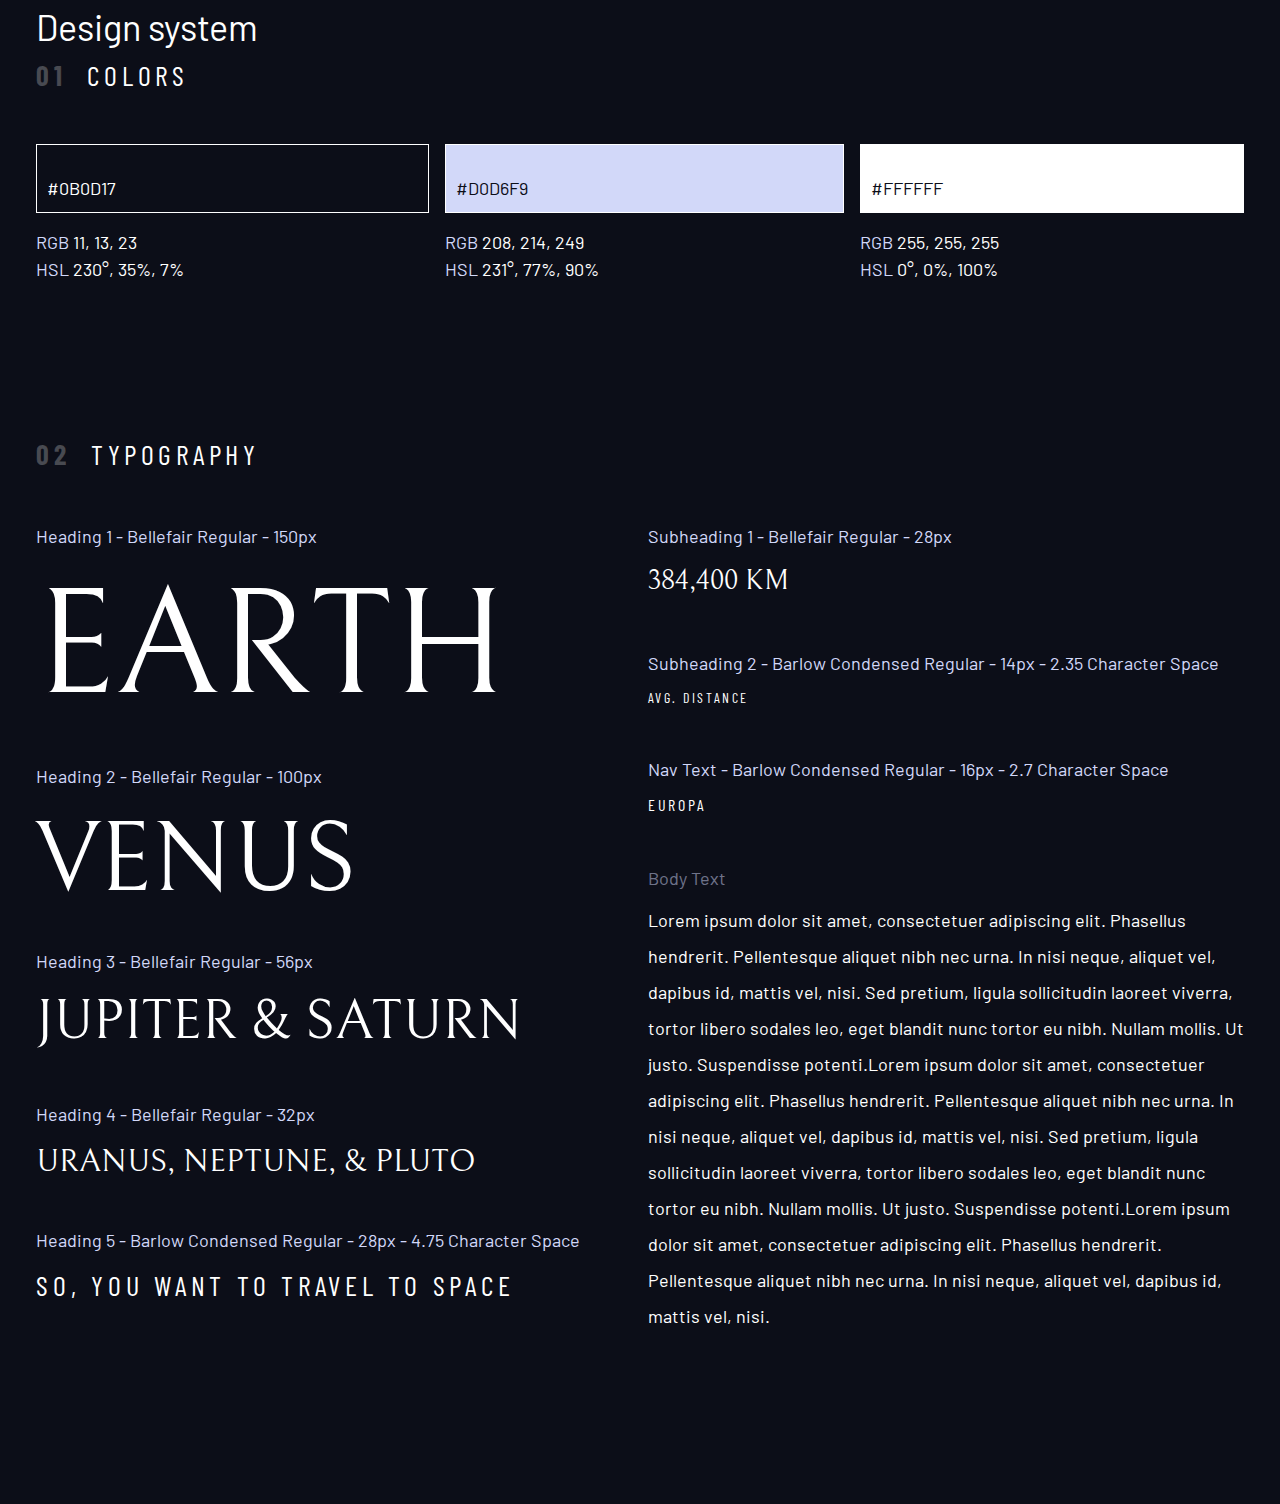
==== design-page.html @ 6f5a29c5 "updated design-page.html, styles.css" ====
<!DOCTYPE html>
<html lang="en">
<head>
   <meta charset="UTF-8">
   <meta http-equiv="X-UA-Compatible" content="IE=edge">
   <meta name="viewport" content="width=device-width, initial-scale=1.0">
   <title>Design Page</title>
   <link rel="stylesheet" href="styles.css">
</head>
<body>
   
    <div class="container">
        <h1>Design system</h1>
        <section id="colors">
            <h2 class="sect-title"><span>01</span> colors</h2>
            
            <div class="flex" style="justify-content: space-between">
                <div style="flex: 1 1 auto">
                    <div class="txt-white mar-bot16" style="padding: 3rem 1rem 1rem; border: 1px solid white">
                        #0B0D17
                    </div>
                    <p class="txt-white"><span class="txt-light">RGB</span> 11, 13, 23</p>
                    <p class="txt-white"><span class="txt-light">HSL</span> 230°, 35%, 7%</p>
                </div>
    
                <div style="flex: 1 1 auto">
                    <div class="txt-dark bg-light mar-bot16" style="padding: 3rem 1rem 1rem; border: 1px solid white">
                        #D0D6F9
                    </div>
                    <p class="txt-white"><span class="txt-light">RGB</span> 208, 214, 249</p>
                    <p class="txt-white"><span class="txt-light">HSL</span> 231°, 77%, 90%</p>
                </div>
    
                <div style="flex: 1 1 auto">
                    <div class="txt-dark bg-white mar-bot16" style="padding: 3rem 1rem 1rem; border: 1px solid white">
                        #FFFFFF
                    </div>
                    <p class="txt-white"><span class="txt-light">RGB</span> 255, 255, 255</p>
                    <p class="txt-white"><span class="txt-light">HSL</span> 0°, 0%, 100%</p>
                </div>    
            </div>
            
        </section>

        <section id="typography"  style="margin: 15rem 0">
            <h2 class="sect-title"><span>02</span> Typography</h2>
            <div class="flex">
                <div style="flex-basis: 100%">
                    <div> 
                        <p class="txt-light mar-bot16">Heading 1 - Bellefair Regular - 150px</p>
                        <p class="fs-150 ff-bel uppercase mar-bot32">Earth</p>
                    </div>
                    <div> 
                        <p class="txt-light mar-bot16">Heading 2 - Bellefair Regular - 100px</p>
                        <p class="fs-100 ff-bel uppercase mar-bot32">Venus</p>
                    </div>
                    <div> 
                        <p class="txt-light mar-bot16">Heading 3 - Bellefair Regular - 56px</p>
                        <p class="fs-56 ff-bel uppercase mar-bot48">Jupiter & Saturn</p>
                    </div>
                    <div> 
                        <p class="txt-light mar-bot16">Heading 4 - Bellefair Regular - 32px</p>
                        <p class="fs-32 ff-bel uppercase mar-bot48">Uranus, Neptune, & Pluto</p>
                    </div>
                    <div> 
                        <p class="txt-light mar-bot10">Heading 5 - Barlow Condensed Regular - 28px - 4.75 Character Space</p>
                        <p class="fs-28 ff-bar-con uppercase mar-bot48 let-spacing-1">So, you want to travel to space</p>
                    </div>
                
                </div>
                
                <div  style="flex-basis: 100%">
                    <div> 
                        <p class="txt-light mar-bot10">Subheading 1 - Bellefair Regular - 28px</p>
                        <p class="fs-28 ff-bel uppercase mar-bot48">384,400 km</p>
                    </div>
                    <div> 
                        <p class="txt-light mar-bot10">Subheading 2 - Barlow Condensed Regular - 14px - 2.35 Character Space</p>
                        <p class="fs-14 ff-bar-con uppercase mar-bot48 let-spacing-3">Avg. Distance</p>
                    </div>
                    <div> 
                        <p class="txt-light mar-bot10">Nav Text - Barlow Condensed Regular - 16px - 2.7 Character Space</p>
                        <p class="fs-16 ff-bar-con uppercase mar-bot48 let-spacing-2">Europa</p>
                    </div>
                    <div> 
                        <p class="txt-light mar-bot10" style="opacity: .5">Body Text</p>
                        <p class="line-h2">Lorem ipsum dolor sit amet, consectetuer adipiscing elit. Phasellus hendrerit. Pellentesque aliquet nibh nec urna. In nisi neque, aliquet vel, dapibus id, mattis vel, nisi. Sed pretium, ligula sollicitudin laoreet viverra, tortor libero sodales leo, eget blandit nunc tortor eu nibh. Nullam mollis. Ut justo. Suspendisse potenti.Lorem ipsum dolor sit amet, consectetuer adipiscing elit. Phasellus hendrerit. Pellentesque aliquet nibh nec urna. In nisi neque, aliquet vel, dapibus id, mattis vel, nisi. Sed pretium, ligula sollicitudin laoreet viverra, tortor libero sodales leo, eget blandit nunc tortor eu nibh. Nullam mollis. Ut justo. Suspendisse potenti.Lorem ipsum dolor sit amet, consectetuer adipiscing elit. Phasellus hendrerit. Pellentesque aliquet nibh nec urna. In nisi neque, aliquet vel, dapibus id, mattis vel, nisi. </p>
                    </div>
                </div>
            </div>
        </section>

    
    </div>
   
   <script src="index.pack.js"></script>
</body>
</html>
---- styles.css ----
@import url('https://fonts.googleapis.com/css2?family=Barlow+Condensed:ital,wght@0,400;0,700;1,400&family=Barlow:ital,wght@0,400;0,700;1,400&family=Bellefair&display=swap');
/* ========================
      custom properties
======================== */
:root {
   --clr-dark: 230 35% 7%;
   --clr-light: 231 77% 90%;
   --clr-white: 0 0% 100%;

   /* font-families */
   --ff-bel: "Bellefair", serif;
   --ff-bar-con: "Barlow Condensed", sans-serif;
   --ff-bar: "Barlow", sans-serif;

   font-size: .625rem;
}
h1,
h2,
h3,
h4,
h5,
h6,
p {
    font-weight: 400;
}

/* =============================
      css reset settings
============================== */
*,
*::before,
*::after {
  box-sizing: border-box;
}
body,
h1,
h2,
h3,
h4,
p,
figure,
blockquote,
dl,
dd {
  margin: 0;
}
ul[role='list'],
ol[role='list'] {
  list-style: none;
}
html:focus-within {
  scroll-behavior: smooth;
}
body {
  min-height: 100vh;
  text-rendering: optimizeSpeed;
  line-height: 1.5;
   font-family: var(--ff-bar);
   font-size: 1.8rem;
   background-color: hsl( var(--clr-dark) );
   color: hsl( var(--clr-white) );
}
a:not([class]) {
  text-decoration-skip-ink: auto;
}
img,
picture {
  max-width: 100%;
  display: block;
}
input,
button,
textarea,
select {
  font: inherit;
}
@media (prefers-reduced-motion: reduce) {
  html:focus-within {
   scroll-behavior: auto;
  }
  
  *,
  *::before,
  *::after {
    animation-duration: 0.01ms !important;
    animation-iteration-count: 1 !important;
    transition-duration: 0.01ms !important;
    scroll-behavior: auto !important;
  }
}

/* =============================
      utility classes
============================== */
.flex {
   display: flex;
   gap: var(--gap, 1.6rem);
}
.grid {
   display: grid;
   gap: var(--gap, 1.6rem);
}
.container {
   padding: 0 2em;
   max-width: 200rem;
   margin: 0 auto;
}
.mar-bot10 {
  margin-bottom: 1rem;
}
.mar-bot16 {
   margin-bottom: 1.6rem;
}
.mar-bot32 {
   margin-bottom: 3.2rem;
}
.mar-bot48 {
   margin-bottom: 4.8rem;
}

.sr-only {
   position: absolute;
   width: 1px;
   height: 1px;
   padding: 0;
   margin: -1px;
   overflow: hidden;
   clip: rect(0, 0, 0, 0);
   white-space: nowrap; /* added line */
   border: 0;
 }

 /* colors */

.bg-dark { background-color: hsl( var(--clr-dark) );}
.bg-light { background-color: hsl( var(--clr-light) );}
.bg-white { background-color: hsl( var(--clr-white) );}

.txt-dark { color: hsl( var(--clr-dark) );}
.txt-light { color: hsl( var(--clr-light) );}
.txt-white { color: hsl( var(--clr-white) );}

.bg-opacity20 { background-color: hsl( var(--clr-light) / .2 );}
/* .txt-white-aplha25 {color: rgba(255, 255, 255, .25)} */

/* typography */

.ff-bel { font-family: var(--ff-bel); } 
.ff-bar-con { font-family: var(--ff-bar-con); } 
.ff-bar { font-family: var(--ff-bar); } 

.let-spacing-1 { letter-spacing: 4.75px; } 
.let-spacing-2 { letter-spacing: 2.7px; } 
.let-spacing-3 { letter-spacing: 2.35px; } 

.uppercase { text-transform: uppercase; }

.fs-10 { font-size: 1rem }
.fs-14 { font-size: 1.4rem }
.fs-16 { font-size: 1.6rem }
.fs-18 { font-size: 1.8rem }
.fs-28 { font-size: 2.8rem }
.fs-32 { font-size: 3.2rem }
.fs-56 { font-size: 5.6rem }
.fs-100 { font-size: 10rem }
.fs-150 { font-size: 15rem }

.fs-32,
.fs-56,
.fs-100,
.fs-150 {
   line-height: 1.1;
}

.fw-b {
   font-weight: 700;
}

.line-h2 {
  line-height: 2;
}
.sect-title {
  font-size: 2.8rem;
  font-family: var(--ff-bar-con);
  text-transform: uppercase;
  letter-spacing: 4.75px;
  margin-bottom: 4.8rem;
}
.sect-title > span {
  color: rgba(255, 255, 255, .25);
  font-weight: 700;
  margin-right: 1rem;
}
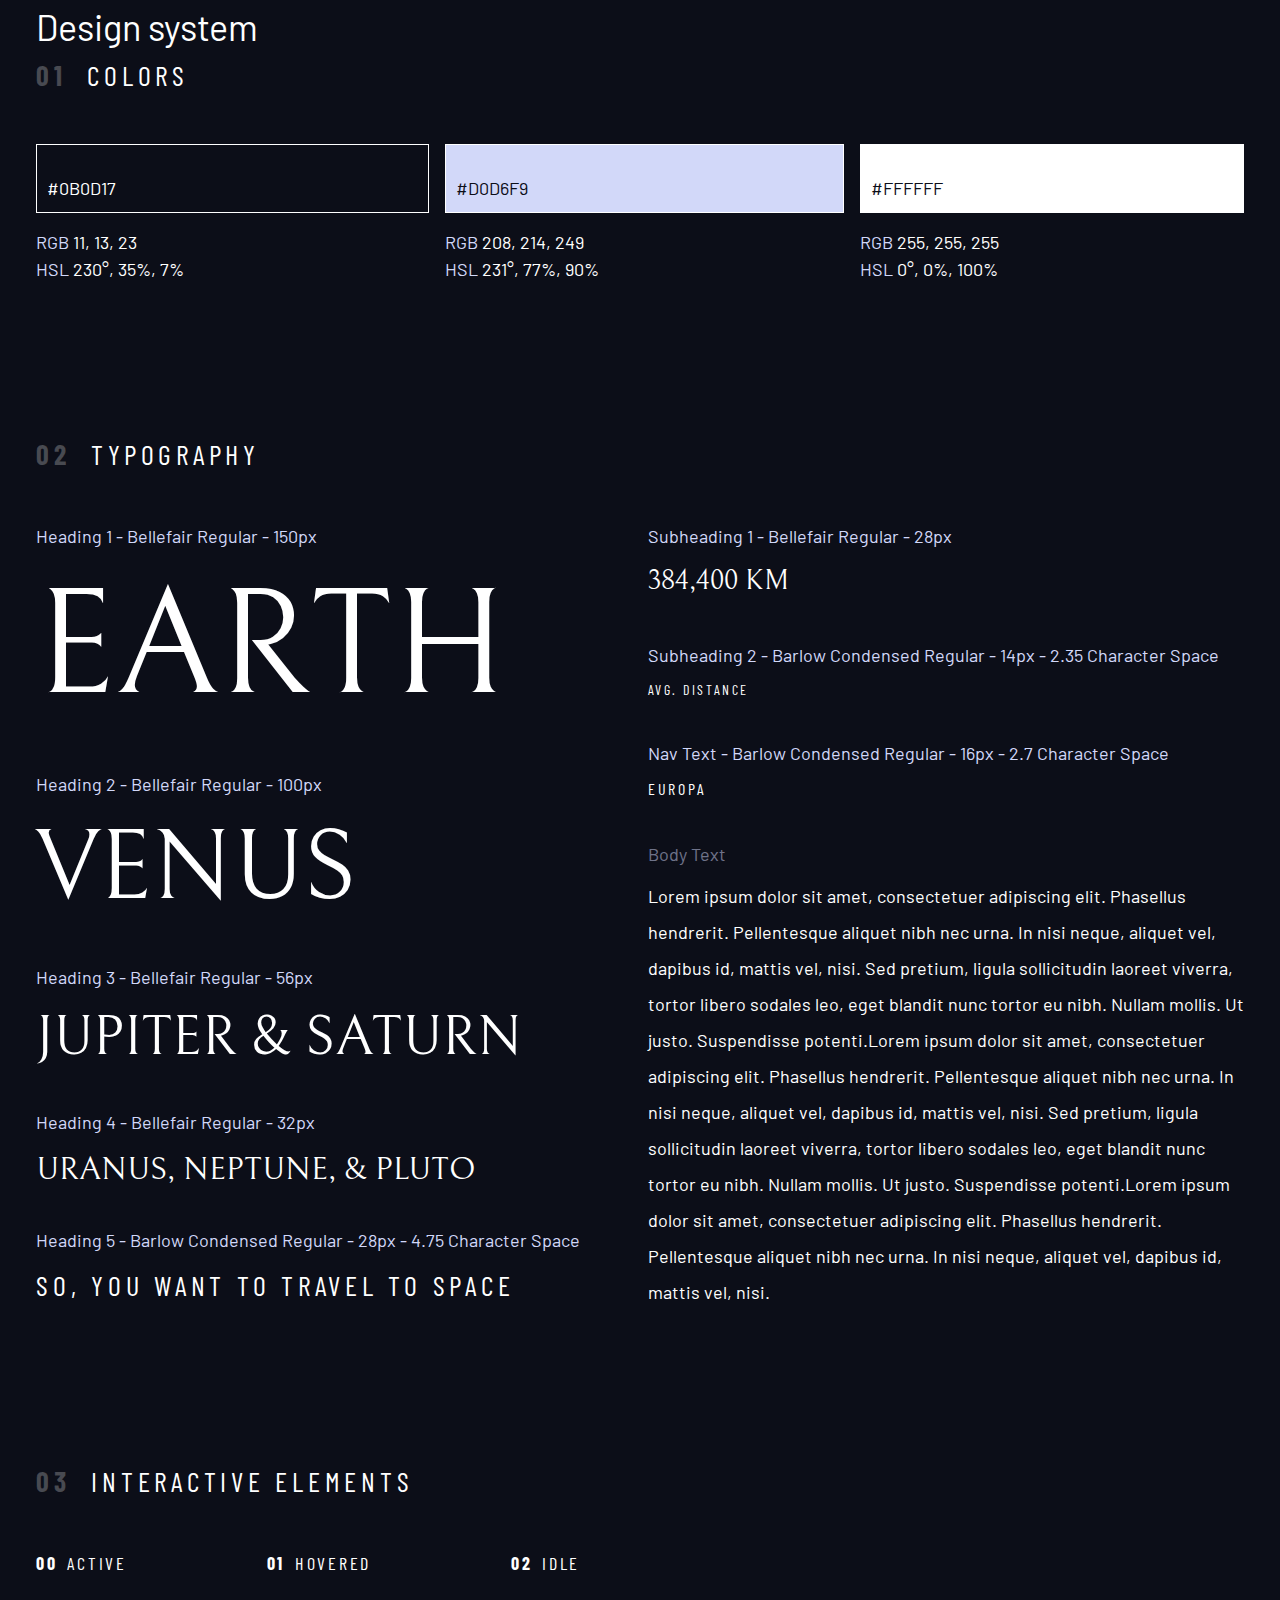
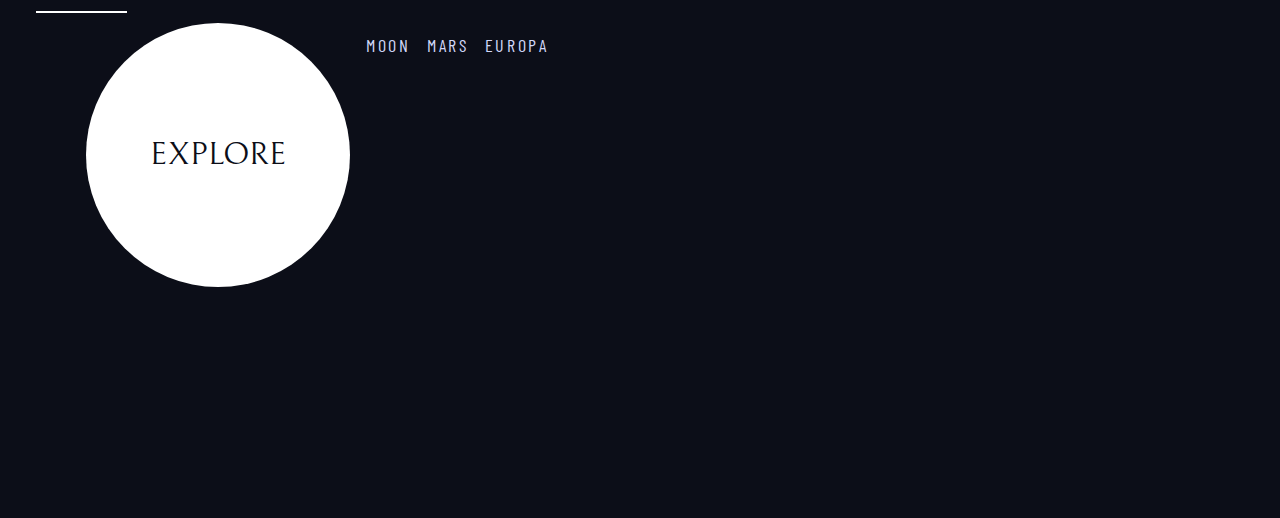
==== commit 44fcef95: "updated design-page.html, styles.css" ====
--- a/design-page.html
+++ b/design-page.html
@@ -45,42 +45,42 @@
         <section id="typography"  style="margin: 15rem 0">
             <h2 class="sect-title"><span>02</span> Typography</h2>
             <div class="flex">
-                <div style="flex-basis: 100%">
+                <div class="flow" style="flex-basis: 100%; --flow-space: 4rem">
                     <div> 
                         <p class="txt-light mar-bot16">Heading 1 - Bellefair Regular - 150px</p>
-                        <p class="fs-150 ff-bel uppercase mar-bot32">Earth</p>
+                        <p class="fs-150 ff-bel uppercase">Earth</p>
                     </div>
                     <div> 
                         <p class="txt-light mar-bot16">Heading 2 - Bellefair Regular - 100px</p>
-                        <p class="fs-100 ff-bel uppercase mar-bot32">Venus</p>
+                        <p class="fs-100 ff-bel uppercase">Venus</p>
                     </div>
                     <div> 
                         <p class="txt-light mar-bot16">Heading 3 - Bellefair Regular - 56px</p>
-                        <p class="fs-56 ff-bel uppercase mar-bot48">Jupiter & Saturn</p>
+                        <p class="fs-56 ff-bel uppercase">Jupiter & Saturn</p>
                     </div>
                     <div> 
                         <p class="txt-light mar-bot16">Heading 4 - Bellefair Regular - 32px</p>
-                        <p class="fs-32 ff-bel uppercase mar-bot48">Uranus, Neptune, & Pluto</p>
+                        <p class="fs-32 ff-bel uppercase ">Uranus, Neptune, & Pluto</p>
                     </div>
                     <div> 
                         <p class="txt-light mar-bot10">Heading 5 - Barlow Condensed Regular - 28px - 4.75 Character Space</p>
-                        <p class="fs-28 ff-bar-con uppercase mar-bot48 let-spacing-1">So, you want to travel to space</p>
+                        <p class="fs-28 ff-bar-con uppercase let-spacing-1">So, you want to travel to space</p>
                     </div>
                 
                 </div>
                 
-                <div  style="flex-basis: 100%">
+                <div class="flow" style="flex-basis: 100%; --flow-space: 4rem">
                     <div> 
                         <p class="txt-light mar-bot10">Subheading 1 - Bellefair Regular - 28px</p>
-                        <p class="fs-28 ff-bel uppercase mar-bot48">384,400 km</p>
+                        <p class="fs-28 ff-bel uppercase">384,400 km</p>
                     </div>
                     <div> 
                         <p class="txt-light mar-bot10">Subheading 2 - Barlow Condensed Regular - 14px - 2.35 Character Space</p>
-                        <p class="fs-14 ff-bar-con uppercase mar-bot48 let-spacing-3">Avg. Distance</p>
+                        <p class="fs-14 ff-bar-con uppercase let-spacing-3">Avg. Distance</p>
                     </div>
                     <div> 
                         <p class="txt-light mar-bot10">Nav Text - Barlow Condensed Regular - 16px - 2.7 Character Space</p>
-                        <p class="fs-16 ff-bar-con uppercase mar-bot48 let-spacing-2">Europa</p>
+                        <p class="fs-16 ff-bar-con uppercase let-spacing-2">Europa</p>
                     </div>
                     <div> 
                         <p class="txt-light mar-bot10" style="opacity: .5">Body Text</p>
@@ -90,6 +90,44 @@
             </div>
         </section>
 
+        <section class="flow" id="interactive-elements">
+            <h2 class="sect-title"><span>03</span> Interactive elements</h2>
+            
+            <!-- navigation -->
+            <div>
+                <nav>
+                    <ul class="primary-navigation flex" style="--gap: 14rem">
+                        <li class="active"><a class="ff-bar-con txt-white let-spacing-2 uppercase" href="#"><span>00</span>Active</a></li>
+                        <li class="underline"><a class="ff-bar-con txt-white let-spacing-2 uppercase" href="#"><span>01</span>Hovered</a></li>
+                        <li class="underline"><a class="ff-bar-con txt-white let-spacing-2 uppercase" href="#"><span>02</span>Idle</a></li>
+                    </ul>
+                </nav>
+            </div>
+            
+            <div class="flex">
+                <div class="flow" style="--flow-space: 15rem; margin-left: 5rem;">
+                    <!-- explore button -->
+                    <a href="#" class="ff-bel fs-32 uppercase bg-white txt-dark large-button">Explore</a>
+                </div>
+                
+                <div style="margin-bottom: 50vh">
+                    <!-- Tabs -->
+                    <div class="tab-list flex">
+                        <button class="underline ff-bar-con bg-dark txt-light let-spacing-2 uppercase">Moon</button>
+                        <button class="underline ff-bar-con bg-dark txt-light let-spacing-2 uppercase">Mars</button>
+                        <button class="underline ff-bar-con bg-dark txt-light let-spacing-2 uppercase">Europa</button>
+                    </div>
+                    
+                    <!-- Dots -->
+                    
+                    
+                    <!-- Numbers -->
+                </div>
+            </div>
+            
+        </section>
+
+
     
     </div>
    
--- a/styles.css
+++ b/styles.css
@@ -105,6 +105,11 @@
    max-width: 200rem;
    margin: 0 auto;
 }
+
+/* spacing settings */
+.flow > *:not(:first-child) {
+  margin-top: var(--flow-space, 1rem);
+}
 .mar-bot10 {
   margin-bottom: 1rem;
 }
@@ -117,6 +122,7 @@
 .mar-bot48 {
    margin-bottom: 4.8rem;
 }
+/* end of spacing settings */
 
 .sr-only {
    position: absolute;
@@ -141,7 +147,6 @@
 .txt-white { color: hsl( var(--clr-white) );}
 
 .bg-opacity20 { background-color: hsl( var(--clr-light) / .2 );}
-/* .txt-white-aplha25 {color: rgba(255, 255, 255, .25)} */
 
 /* typography */
 
@@ -190,4 +195,100 @@
   color: rgba(255, 255, 255, .25);
   font-weight: 700;
   margin-right: 1rem;
-}+}
+
+/* =====================
+      components
+===================== */
+
+/* large-button */
+.large-button {
+  display: grid;
+  place-items: center;
+  padding: 0 2em;
+  aspect-ratio: 1;
+  text-decoration: none;
+  border-radius: 50%;
+  position: relative;
+  z-index: 1;
+}
+.large-button::after {
+  content: '';
+  background: rgba(255, 255, 255, .15);
+  position: absolute;
+  z-index: -1;
+  width: 100%;
+  height: 100%;
+  border-radius: 50%;
+  opacity: 0;
+  transition: opacity 500ms linear, transform 750ms ease-in-out;
+}
+.large-button:hover::after,
+.large-button:focus::after {
+  opacity: 1;
+  transform: scale(1.5);
+}
+/* end of large-button */
+
+.primary-navigation {
+  list-style: none;
+  padding: 0;
+  margin: 0;
+}
+.primary-navigation a {
+  text-decoration: none;
+}
+.primary-navigation span {
+  font-weight: 700;
+  margin-right: 1rem;
+}
+
+.underline {
+  position: relative;
+}
+.underline::after {
+  content: '';
+  position: absolute;
+  width: 100%;
+  height: 2px;
+  background-color: rgba(255, 255, 255, .25);
+  left: 0;
+  bottom: 0;
+  opacity: 0;
+  transition: opacity 300ms linear;
+}
+.underline:hover::after,
+.underline:focus::after {
+  opacity: 1;
+}
+.active {
+  position: relative;
+  padding-bottom: var(--pad-bot, 2em);
+}
+.active::after {
+  content: '';
+  position: absolute;
+  width: 100%;
+  height: 2px;
+  left: 0;
+  bottom: 0;
+  background-color: rgb(255, 255, 255);
+}
+
+.tab-list > button {
+  border: none;
+  padding: .5em 0;
+  cursor: pointer;
+}
+.tab-list > button::after {
+  content: '';
+  width: 97%;
+}
+.tab-list > button:active {
+  color: rgb(255, 255, 255);
+}
+.tab-list > button:active::after {
+  content: '';
+  background-color: rgb(255, 255, 255);
+}
+
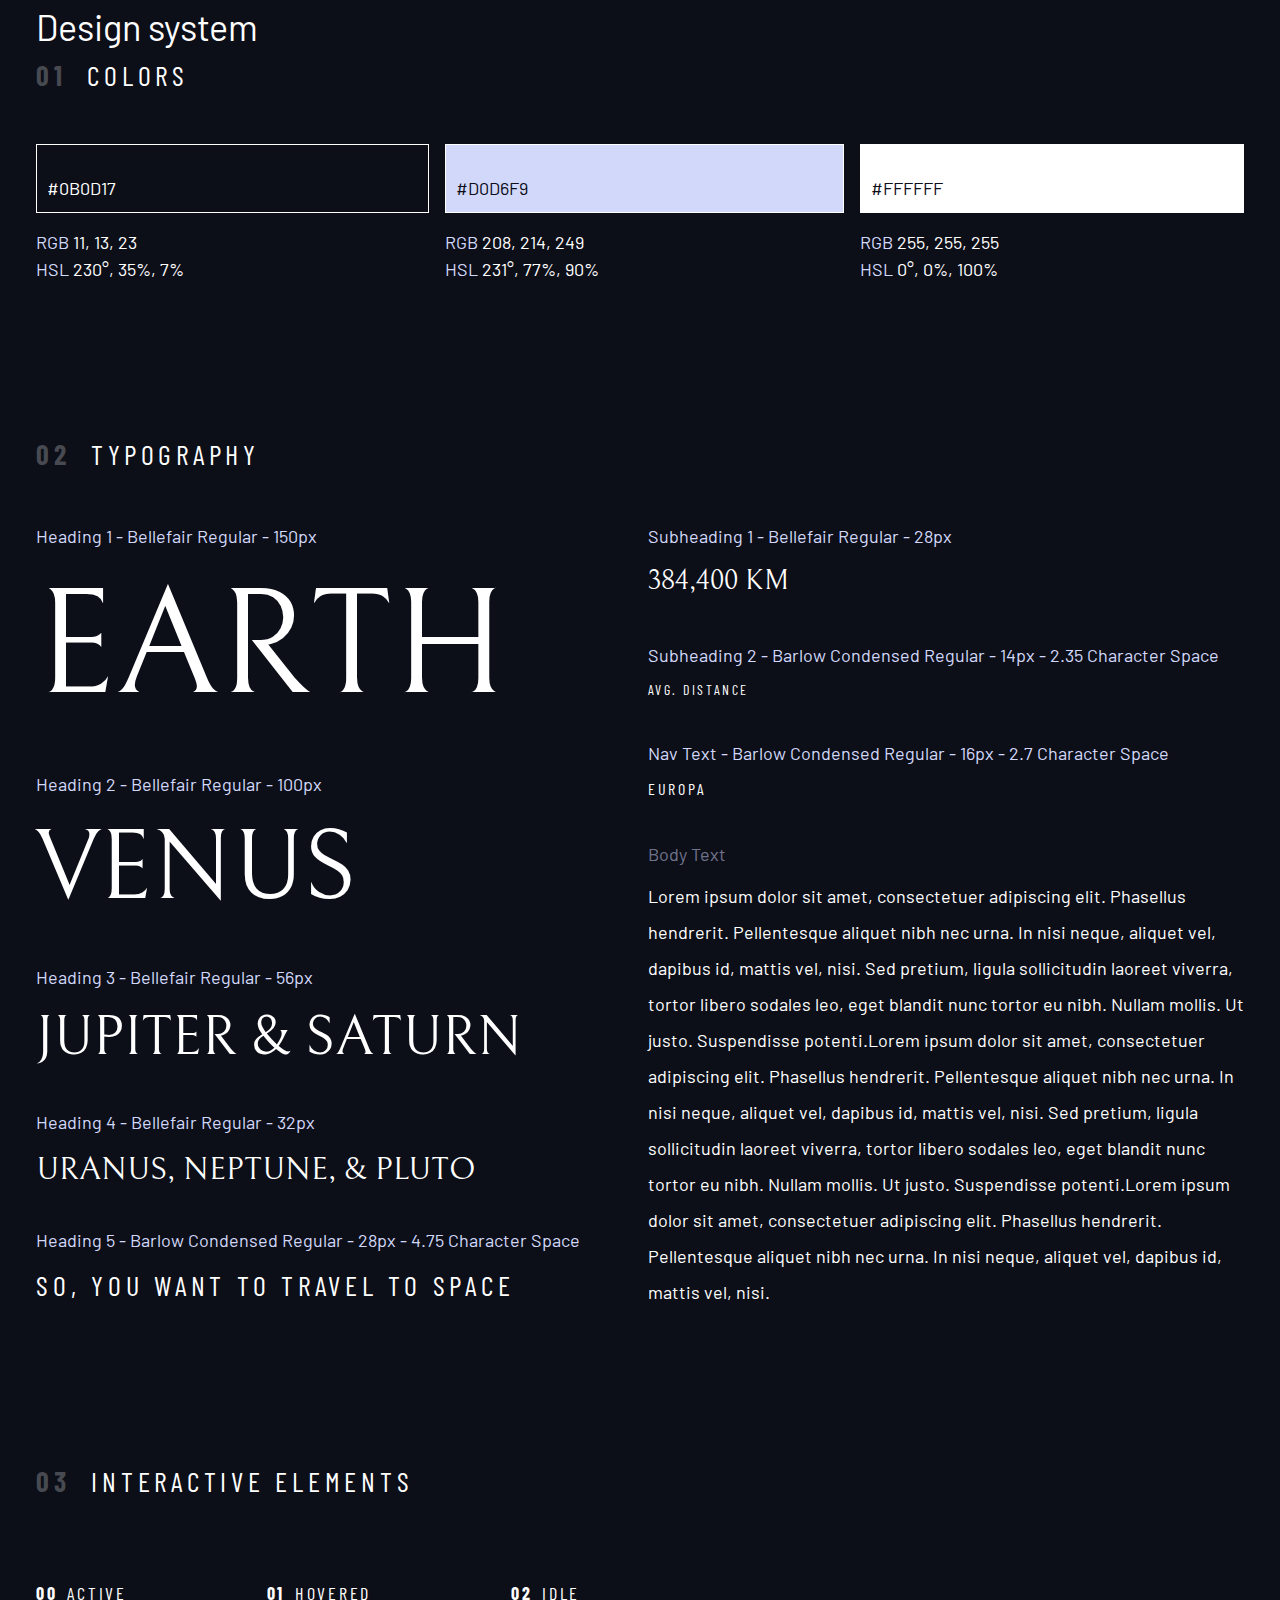
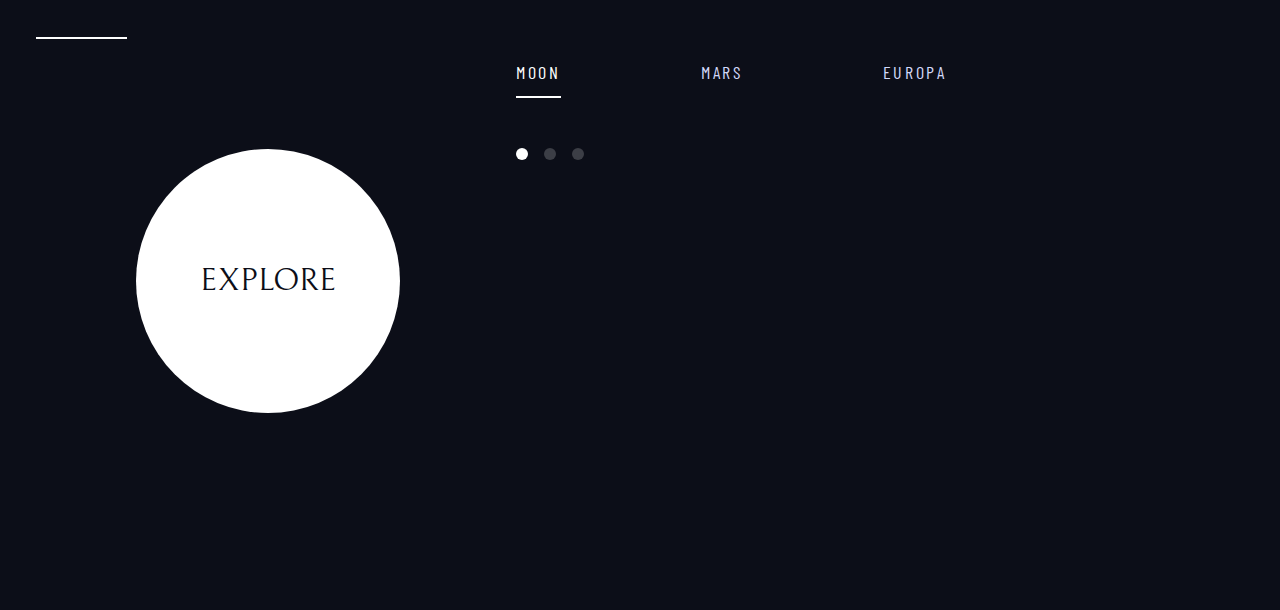
==== commit 40424059: "updated design-page.html, styles.css" ====
--- a/design-page.html
+++ b/design-page.html
@@ -96,30 +96,35 @@
             <!-- navigation -->
             <div>
                 <nav>
-                    <ul class="primary-navigation flex" style="--gap: 14rem">
+                    <ul class="primary-navigation underline flex" style="--gap: 14rem">
                         <li class="active"><a class="ff-bar-con txt-white let-spacing-2 uppercase" href="#"><span>00</span>Active</a></li>
-                        <li class="underline"><a class="ff-bar-con txt-white let-spacing-2 uppercase" href="#"><span>01</span>Hovered</a></li>
-                        <li class="underline"><a class="ff-bar-con txt-white let-spacing-2 uppercase" href="#"><span>02</span>Idle</a></li>
+                        <li><a class="ff-bar-con txt-white let-spacing-2 uppercase" href="#"><span>01</span>Hovered</a></li>
+                        <li><a class="ff-bar-con txt-white let-spacing-2 uppercase" href="#"><span>02</span>Idle</a></li>
                     </ul>
                 </nav>
             </div>
             
             <div class="flex">
-                <div class="flow" style="--flow-space: 15rem; margin-left: 5rem;">
+                <div style="margin: 10rem">
                     <!-- explore button -->
                     <a href="#" class="ff-bel fs-32 uppercase bg-white txt-dark large-button">Explore</a>
                 </div>
                 
-                <div style="margin-bottom: 50vh">
+                <div class="flow" style="--flow-space: 5rem; margin-bottom: 50vh">
                     <!-- Tabs -->
-                    <div class="tab-list flex">
-                        <button class="underline ff-bar-con bg-dark txt-light let-spacing-2 uppercase">Moon</button>
-                        <button class="underline ff-bar-con bg-dark txt-light let-spacing-2 uppercase">Mars</button>
-                        <button class="underline ff-bar-con bg-dark txt-light let-spacing-2 uppercase">Europa</button>
+                    <div class="tab-list underline flex" style="--gap: 14rem">
+                        <button aria-selected="true" class="ff-bar-con bg-dark txt-light let-spacing-2 uppercase">Moon</button>
+                        <button aria-selected="false" class="ff-bar-con bg-dark txt-light let-spacing-2 uppercase">Mars</button>
+                        <button aria-selected="false" class="ff-bar-con bg-dark txt-light let-spacing-2 uppercase">Europa</button>
                     </div>
                     
                     <!-- Dots -->
-                    
+                    <div class="dot-indicators flex">
+                        <button aria-selected="true"><span class="sr-only">Slide title</span></button>
+                        <button aria-selected="false"><span class="sr-only">Slide title</span></button>
+                        <button aria-selected="false"><span class="sr-only">Slide title</span></button>
+                    </div>
+
                     
                     <!-- Numbers -->
                 </div>
--- a/styles.css
+++ b/styles.css
@@ -234,6 +234,7 @@
   list-style: none;
   padding: 0;
   margin: 0;
+  --underline-gap: 3rem;
 }
 .primary-navigation a {
   text-decoration: none;
@@ -243,52 +244,38 @@
   margin-right: 1rem;
 }
 
-.underline {
-  position: relative;
-}
-.underline::after {
-  content: '';
-  position: absolute;
-  width: 100%;
-  height: 2px;
-  background-color: rgba(255, 255, 255, .25);
-  left: 0;
-  bottom: 0;
-  opacity: 0;
-  transition: opacity 300ms linear;
-}
-.underline:hover::after,
-.underline:focus::after {
-  opacity: 1;
-}
-.active {
-  position: relative;
-  padding-bottom: var(--pad-bot, 2em);
-}
-.active::after {
-  content: '';
-  position: absolute;
-  width: 100%;
-  height: 2px;
-  left: 0;
-  bottom: 0;
+.underline > * {
+  padding: var(--underline-gap, 1rem) 0;
+  border: 0;
+  border-bottom: .2rem solid rgba(255, 255, 255, 0);
+  cursor: pointer;
+}
+.underline > *:hover,
+.underline > *:focus {
+  border-color: rgba(255, 255, 255, .5);
+}
+.underline > .active,
+.underline > [aria-selected="true"] {
+  color: rgb(255, 255, 255);
+  border-color: rgb(255, 255, 255);
+}
+
+/* slider buttons */
+.dot-indicators > * {
+  border-radius: 50%;
+  aspect-ratio: 1;
+  border: 0;
+  background-color: rgba(255, 255, 255, .2);
+  cursor: pointer;
+}
+.dot-indicators > *:hover,
+.dot-indicators > *:focus {
+  background-color: rgba(255, 255, 255, .5);
+}
+.dot-indicators > [aria-selected="true"] {
   background-color: rgb(255, 255, 255);
 }
-
-.tab-list > button {
-  border: none;
-  padding: .5em 0;
-  cursor: pointer;
-}
-.tab-list > button::after {
-  content: '';
-  width: 97%;
-}
-.tab-list > button:active {
-  color: rgb(255, 255, 255);
-}
-.tab-list > button:active::after {
-  content: '';
-  background-color: rgb(255, 255, 255);
-}
-
+/* end of slider buttons */
+
+
+
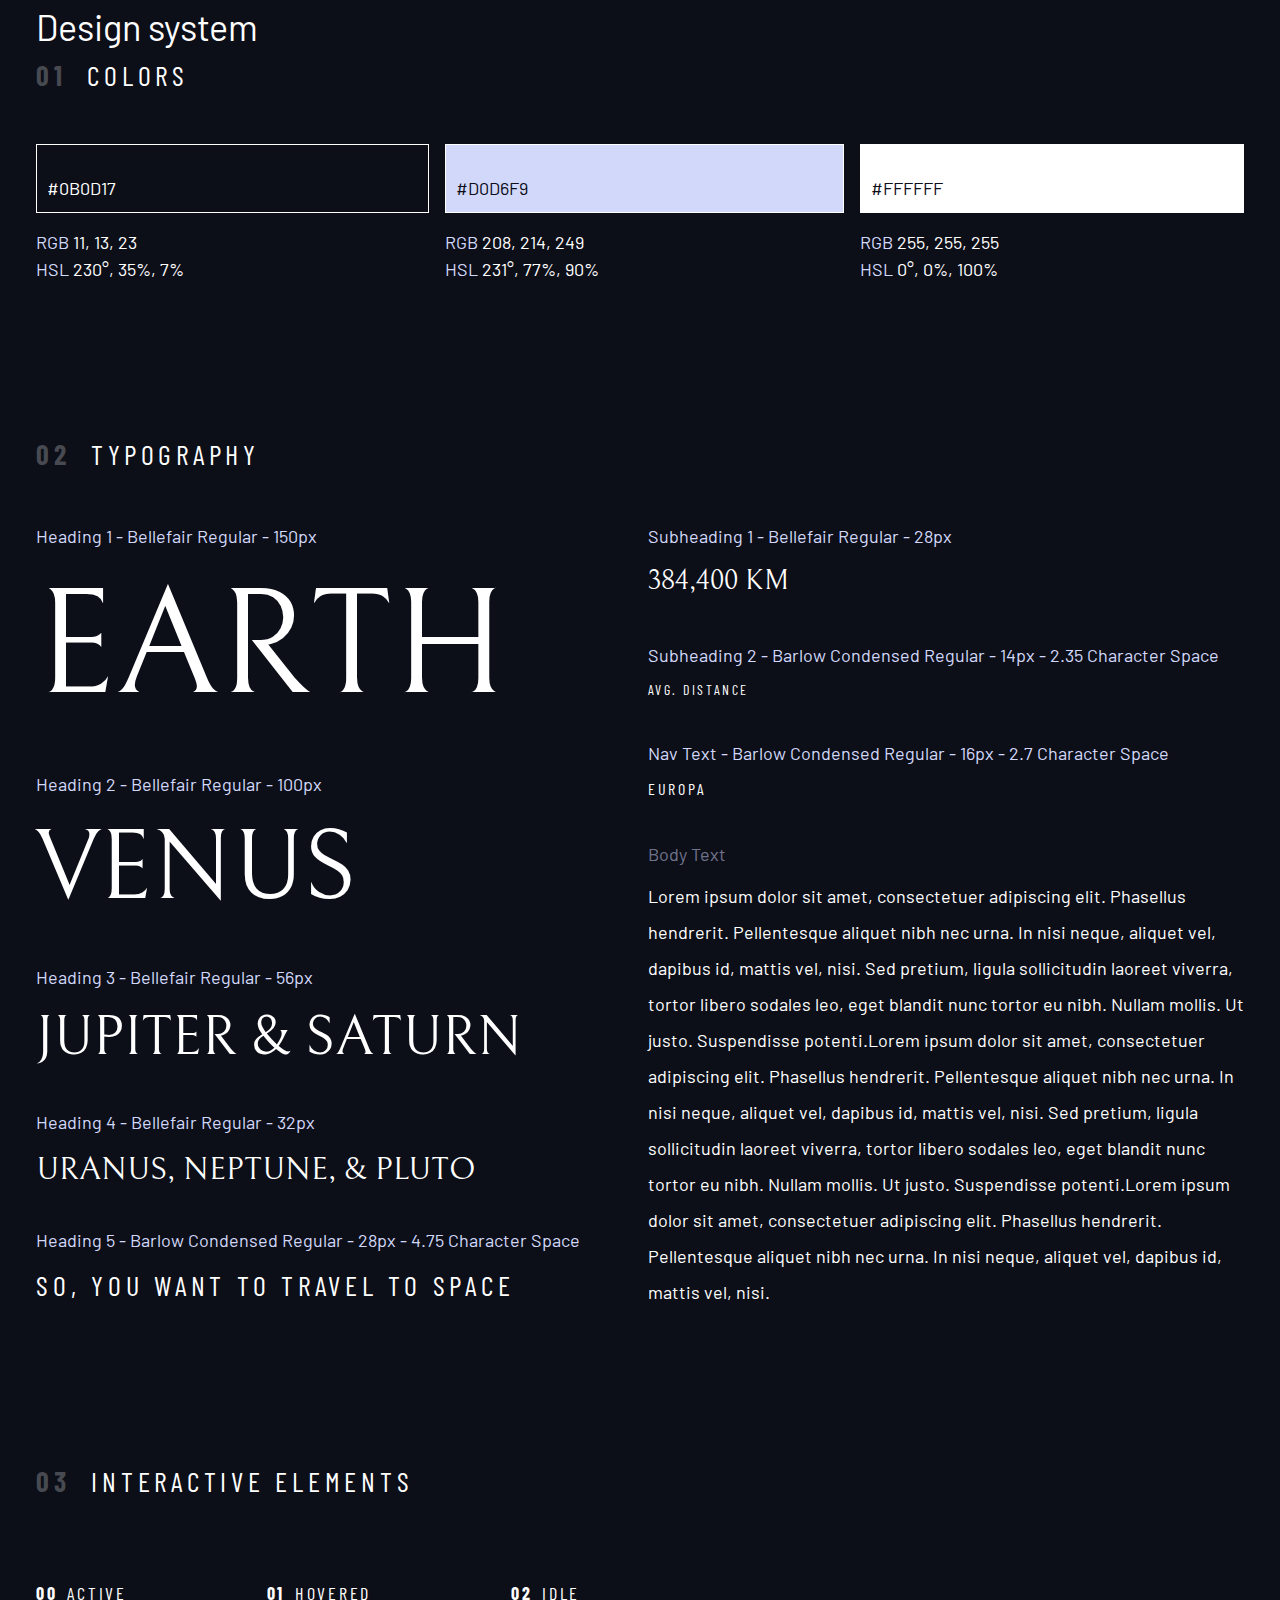
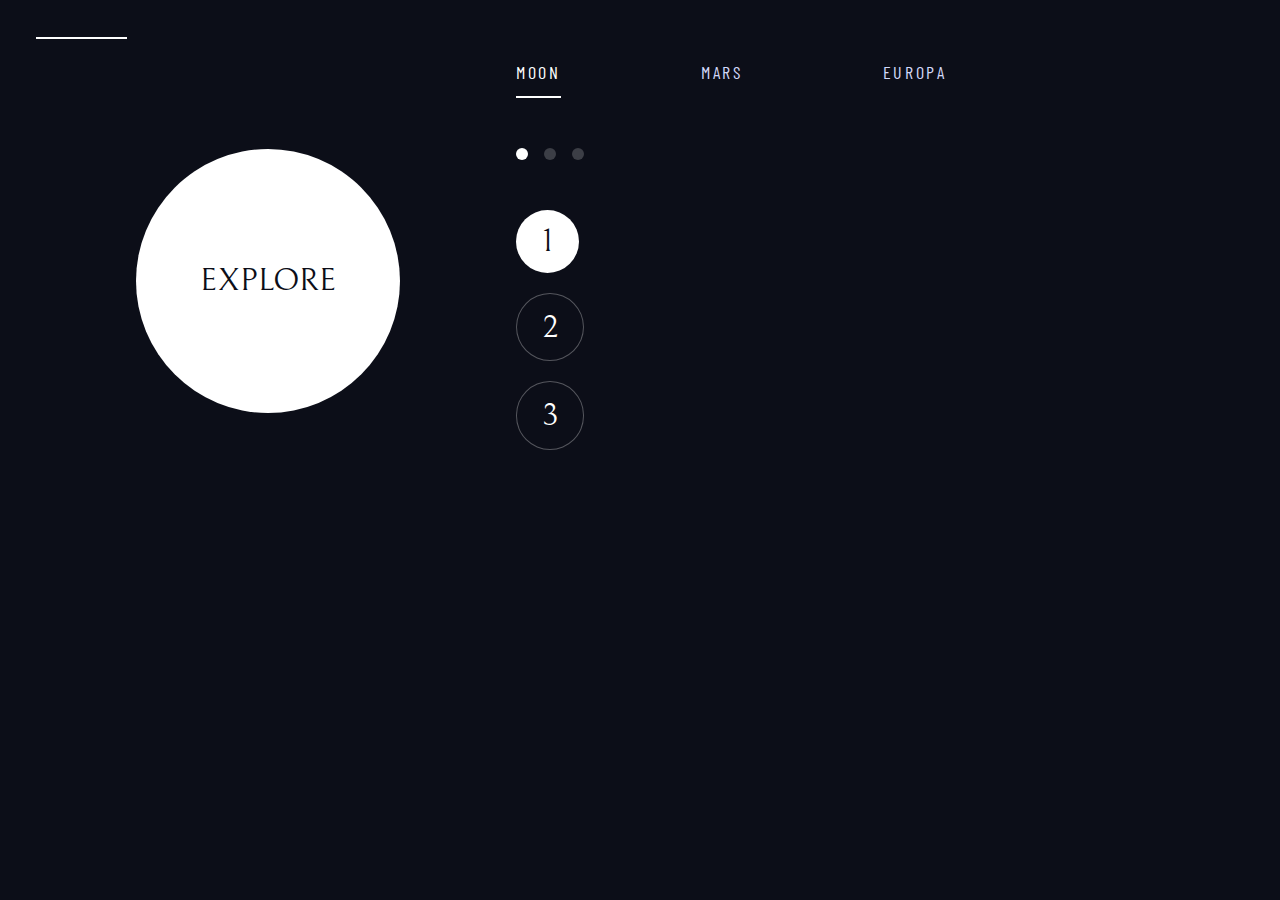
==== commit 95e7dd7e: "updated design-page.html, styles.css" ====
--- a/design-page.html
+++ b/design-page.html
@@ -119,7 +119,7 @@
                     </div>
                     
                     <!-- Dots -->
-                    <div class="dot-indicators flex">
+                    <div class="dot-indicators flex" style="margin-bottom: 5rem">
                         <button aria-selected="true"><span class="sr-only">Slide title</span></button>
                         <button aria-selected="false"><span class="sr-only">Slide title</span></button>
                         <button aria-selected="false"><span class="sr-only">Slide title</span></button>
@@ -127,6 +127,12 @@
 
                     
                     <!-- Numbers -->
+                    <div class="dot-indicators nmbr-mod flow" style="--flow-space: 2rem">
+                        <button aria-selected="true" class="ff-bel fs-32 bg-dark txt-white">1</button>
+                        <button aria-selected="false" class="ff-bel fs-32 bg-dark txt-white">2</button>
+                        <button aria-selected="false" class="ff-bel fs-32 bg-dark txt-white">3</button>
+                    </div>
+
                 </div>
             </div>
             
--- a/styles.css
+++ b/styles.css
@@ -192,7 +192,7 @@
   margin-bottom: 4.8rem;
 }
 .sect-title > span {
-  color: rgba(255, 255, 255, .25);
+  color: hsl( var(--clr-white) / .25 );
   font-weight: 700;
   margin-right: 1rem;
 }
@@ -214,7 +214,7 @@
 }
 .large-button::after {
   content: '';
-  background: rgba(255, 255, 255, .15);
+  background: hsl( var(--clr-white) / .15 );
   position: absolute;
   z-index: -1;
   width: 100%;
@@ -247,17 +247,17 @@
 .underline > * {
   padding: var(--underline-gap, 1rem) 0;
   border: 0;
-  border-bottom: .2rem solid rgba(255, 255, 255, 0);
+  border-bottom: .2rem solid hsl( var(--clr-light) / 0 );
   cursor: pointer;
 }
 .underline > *:hover,
 .underline > *:focus {
-  border-color: rgba(255, 255, 255, .5);
+  border-color: hsl( var(--clr-white) / .5 );
 }
 .underline > .active,
 .underline > [aria-selected="true"] {
-  color: rgb(255, 255, 255);
-  border-color: rgb(255, 255, 255);
+  color: hsl( var(--clr-white) );
+  border-color: hsl( var(--clr-white) );
 }
 
 /* slider buttons */
@@ -265,15 +265,31 @@
   border-radius: 50%;
   aspect-ratio: 1;
   border: 0;
-  background-color: rgba(255, 255, 255, .2);
+  background-color: hsl( var(--clr-white) / .2 );
   cursor: pointer;
 }
 .dot-indicators > *:hover,
 .dot-indicators > *:focus {
-  background-color: rgba(255, 255, 255, .5);
+  background-color: hsl( var(--clr-white) / .5 );
 }
 .dot-indicators > [aria-selected="true"] {
-  background-color: rgb(255, 255, 255);
+  background-color: hsl( var(--clr-white) );
+}
+
+.nmbr-mod > * {
+  padding: 0 .8em;
+  display: block;
+  background: hsl( var(--clr-dark) );
+  border: 1px solid hsl( var(--clr-white) / .3 );
+}
+.nmbr-mod > *:hover,
+.nmbr-mod > *:focus {
+  border: 1px solid hsl( var(--clr-white) / .9 );
+  background: hsl( var(--clr-dark) );
+}
+.nmbr-mod > [aria-selected="true"] {
+  color: hsl( var(--clr-dark) );
+  background: hsl( var(--clr-white) );
 }
 /* end of slider buttons */
 
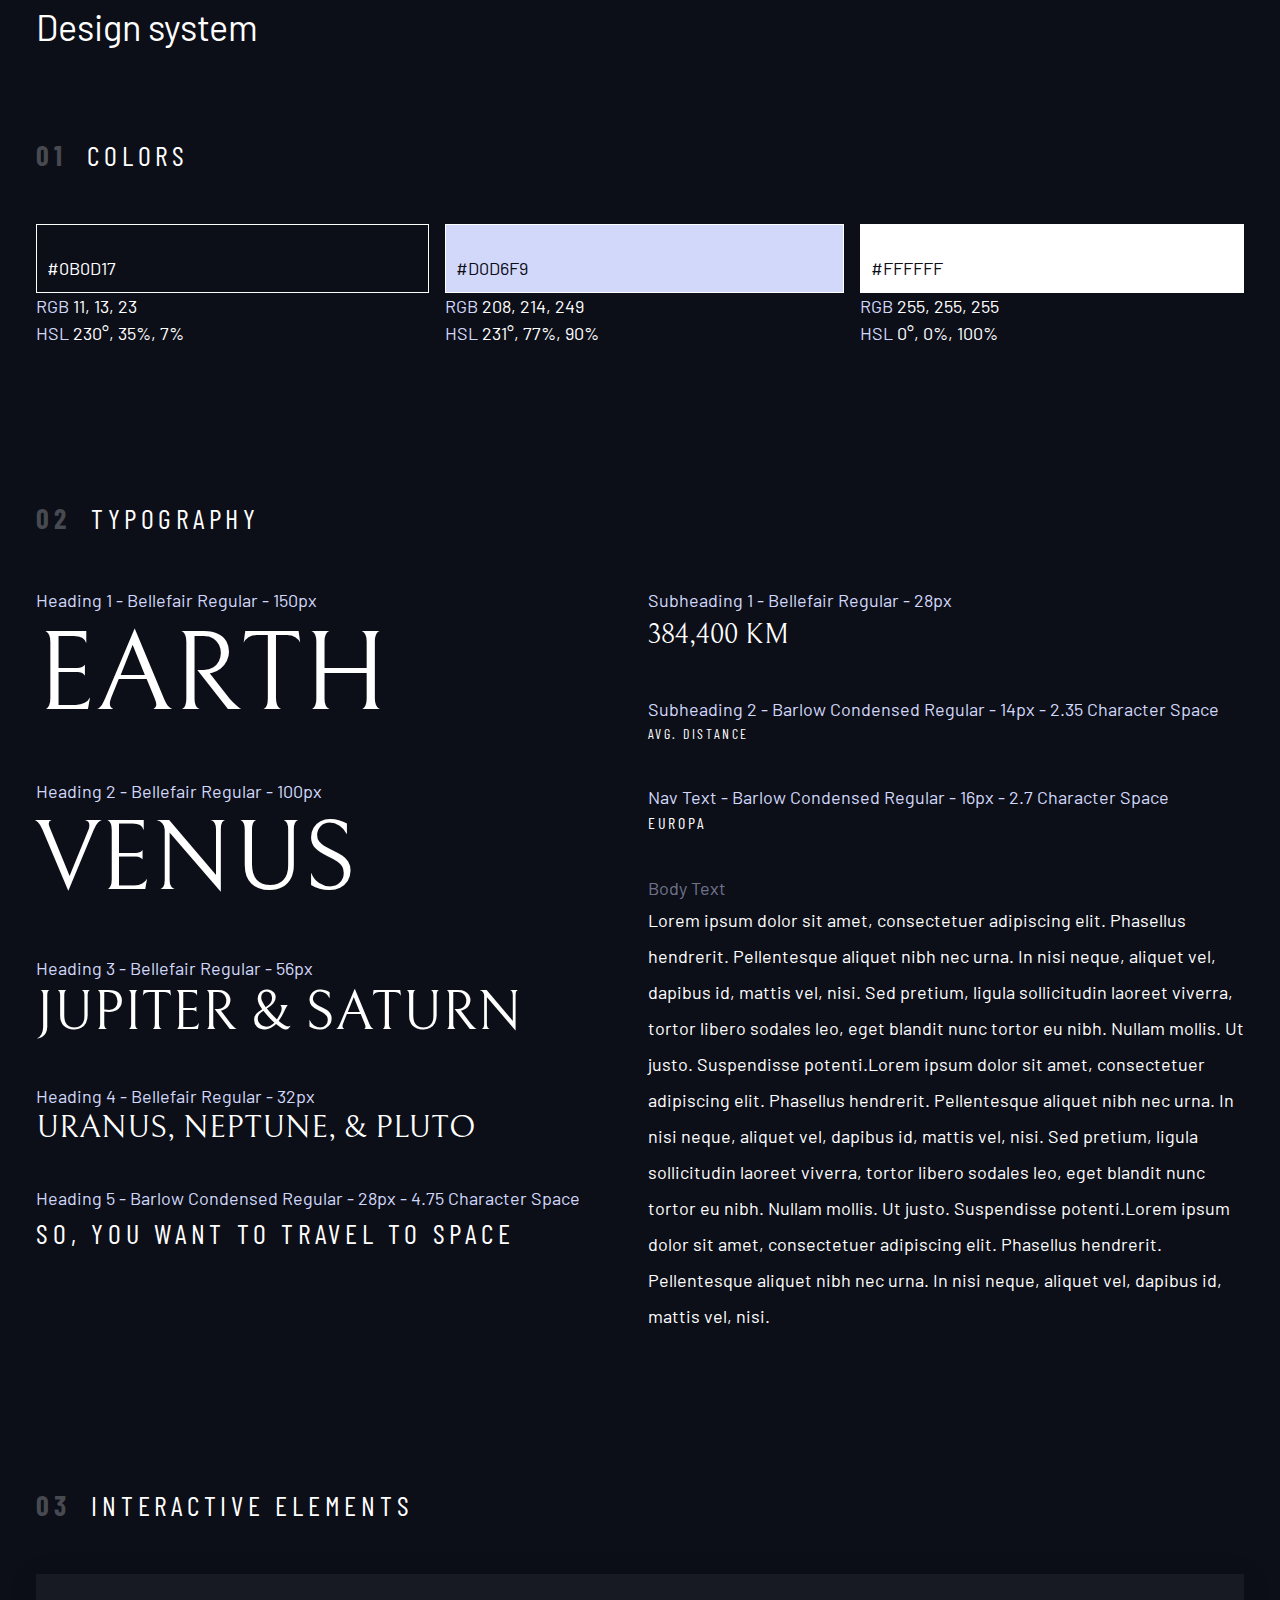
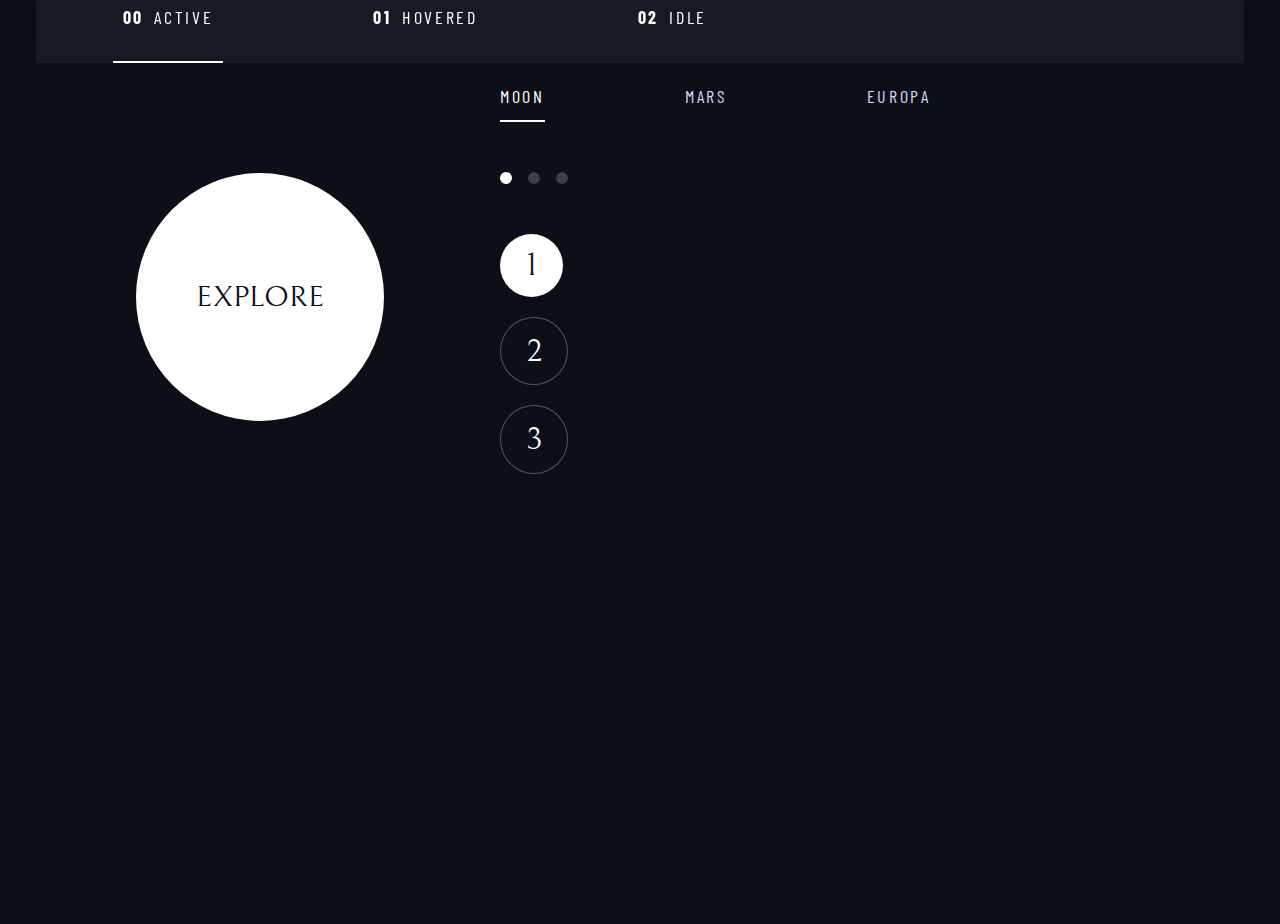
==== commit 7b92a0fb: "updated index.html, styles.css" ====
--- a/design-page.html
+++ b/design-page.html
@@ -10,7 +10,7 @@
 <body>
    
     <div class="container">
-        <h1>Design system</h1>
+        <h1 style="margin-bottom: 8rem;">Design system</h1>
         <section id="colors">
             <h2 class="sect-title"><span>01</span> colors</h2>
             
@@ -40,8 +40,9 @@
                 </div>    
             </div>
             
-        </section>
+        </section>  <!-- end of colors -->
 
+        <!-- typography -->
         <section id="typography"  style="margin: 15rem 0">
             <h2 class="sect-title"><span>02</span> Typography</h2>
             <div class="flex">
@@ -84,11 +85,11 @@
                     </div>
                     <div> 
                         <p class="txt-light mar-bot10" style="opacity: .5">Body Text</p>
-                        <p class="line-h2">Lorem ipsum dolor sit amet, consectetuer adipiscing elit. Phasellus hendrerit. Pellentesque aliquet nibh nec urna. In nisi neque, aliquet vel, dapibus id, mattis vel, nisi. Sed pretium, ligula sollicitudin laoreet viverra, tortor libero sodales leo, eget blandit nunc tortor eu nibh. Nullam mollis. Ut justo. Suspendisse potenti.Lorem ipsum dolor sit amet, consectetuer adipiscing elit. Phasellus hendrerit. Pellentesque aliquet nibh nec urna. In nisi neque, aliquet vel, dapibus id, mattis vel, nisi. Sed pretium, ligula sollicitudin laoreet viverra, tortor libero sodales leo, eget blandit nunc tortor eu nibh. Nullam mollis. Ut justo. Suspendisse potenti.Lorem ipsum dolor sit amet, consectetuer adipiscing elit. Phasellus hendrerit. Pellentesque aliquet nibh nec urna. In nisi neque, aliquet vel, dapibus id, mattis vel, nisi. </p>
+                        <p class="line-hei2">Lorem ipsum dolor sit amet, consectetuer adipiscing elit. Phasellus hendrerit. Pellentesque aliquet nibh nec urna. In nisi neque, aliquet vel, dapibus id, mattis vel, nisi. Sed pretium, ligula sollicitudin laoreet viverra, tortor libero sodales leo, eget blandit nunc tortor eu nibh. Nullam mollis. Ut justo. Suspendisse potenti.Lorem ipsum dolor sit amet, consectetuer adipiscing elit. Phasellus hendrerit. Pellentesque aliquet nibh nec urna. In nisi neque, aliquet vel, dapibus id, mattis vel, nisi. Sed pretium, ligula sollicitudin laoreet viverra, tortor libero sodales leo, eget blandit nunc tortor eu nibh. Nullam mollis. Ut justo. Suspendisse potenti.Lorem ipsum dolor sit amet, consectetuer adipiscing elit. Phasellus hendrerit. Pellentesque aliquet nibh nec urna. In nisi neque, aliquet vel, dapibus id, mattis vel, nisi. </p>
                     </div>
                 </div>
             </div>
-        </section>
+        </section> <!-- end of typography -->
 
         <section class="flow" id="interactive-elements">
             <h2 class="sect-title"><span>03</span> Interactive elements</h2>
@@ -135,11 +136,7 @@
 
                 </div>
             </div>
-            
         </section>
-
-
-    
     </div>
    
    <script src="index.pack.js"></script>
--- a/styles.css
+++ b/styles.css
@@ -12,8 +12,37 @@
    --ff-bar-con: "Barlow Condensed", sans-serif;
    --ff-bar: "Barlow", sans-serif;
 
+   /* font-sizes */
    font-size: .625rem;
-}
+   --fs-10: 1rem;
+   --fs-14: 1.4rem;
+   --fs-16: 1.6rem;
+   --fs-18: 1.5rem;
+   --fs-28: 2rem;
+   --fs-32: 1.6rem;
+   --fs-56: 2.4rem;
+   --fs-100: 5.6rem;
+   --fs-150: clamp(8rem, 8vw + 1rem, 15rem);
+}
+
+@media (min-width: 560px) {
+  :root {
+    --fs-100: 8rem;
+    --fs-56: 4rem;
+    --fs-32: 2.4rem;
+    --fs-28: 2rem;
+  }
+}
+
+@media (min-width: 820px) {
+  :root {
+    --fs-100: 10rem;
+    --fs-56: 5.6rem;
+    --fs-32: 3.2rem;
+    --fs-28: 2.8rem;
+  }
+}
+
 h1,
 h2,
 h3,
@@ -55,10 +84,18 @@
   min-height: 100vh;
   text-rendering: optimizeSpeed;
   line-height: 1.5;
-   font-family: var(--ff-bar);
-   font-size: 1.8rem;
-   background-color: hsl( var(--clr-dark) );
-   color: hsl( var(--clr-white) );
+  overflow-x: hidden;
+
+  font-family: var(--ff-bar);
+  font-size: 1.8rem;
+  background-color: hsl( var(--clr-dark) );
+  color: hsl( var(--clr-white) );
+
+  display: grid;
+  grid-template-rows: min-content 1fr;
+
+  background-size: cover;
+  background-position: bottom center;
 }
 a:not([class]) {
   text-decoration-skip-ink: auto;
@@ -93,36 +130,47 @@
       utility classes
 ============================== */
 .flex {
-   display: flex;
-   gap: var(--gap, 1.6rem);
+  display: flex;
+  gap: var(--gap, 1.6rem);
 }
 .grid {
-   display: grid;
-   gap: var(--gap, 1.6rem);
+  display: grid;
+  gap: var(--gap, 1.6rem);
 }
 .container {
-   padding: 0 2em;
-   max-width: 200rem;
-   margin: 0 auto;
-}
-
-/* spacing settings */
+  padding: 0 2em;
+  max-width: 200rem;
+  margin: 0 auto;
+}
+
+/* grid-container settings */
+.grid-container {
+  padding: 0 2em;
+  display: grid;
+  text-align: center;
+  place-items: center;
+}
+.grid-container * {
+  max-width: 50ch;
+}
+@media (min-width: 820px) {
+  .grid-container {
+    padding: 0;
+    text-align: left;
+    column-gap: var(--container-gap, 4rem);
+    grid-template-columns: minmax(3rem, 1fr) repeat(2, minmax(0, 60rem)) minmax(3rem, 1fr);
+  }
+  .grid-container > *:first-child {
+    grid-column: 2;
+  }
+  .grid-container > *:last-child {
+    grid-column: 3;
+  }
+}
+
 .flow > *:not(:first-child) {
   margin-top: var(--flow-space, 1rem);
 }
-.mar-bot10 {
-  margin-bottom: 1rem;
-}
-.mar-bot16 {
-   margin-bottom: 1.6rem;
-}
-.mar-bot32 {
-   margin-bottom: 3.2rem;
-}
-.mar-bot48 {
-   margin-bottom: 4.8rem;
-}
-/* end of spacing settings */
 
 .sr-only {
    position: absolute;
@@ -135,6 +183,20 @@
    white-space: nowrap; /* added line */
    border: 0;
  }
+ .skip-to-content {
+  position: absolute;
+  left: 20%;
+  z-index: 999;
+  background: hsl( var(--clr-white) );
+  color: hsl( var(--clr-dark) );
+  padding: .5em 1em;
+  margin-inline: auto;
+  transform: translateY(-100%);
+  transition: transform 250ms ease-in;
+}
+.skip-to-content:focus {
+  transform: translateY(0);
+}
 
  /* colors */
 
@@ -160,15 +222,15 @@
 
 .uppercase { text-transform: uppercase; }
 
-.fs-10 { font-size: 1rem }
-.fs-14 { font-size: 1.4rem }
-.fs-16 { font-size: 1.6rem }
-.fs-18 { font-size: 1.8rem }
-.fs-28 { font-size: 2.8rem }
-.fs-32 { font-size: 3.2rem }
-.fs-56 { font-size: 5.6rem }
-.fs-100 { font-size: 10rem }
-.fs-150 { font-size: 15rem }
+.fs-10 { font-size: var(--fs-10); }
+.fs-14 { font-size: var(--fs-14); }
+.fs-16 { font-size: var(--fs-16); }
+.fs-18 { font-size: var(--fs-18); }
+.fs-28 { font-size: var(--fs-28); }
+.fs-32 { font-size: var(--fs-32); }
+.fs-56 { font-size: var(--fs-56); }
+.fs-100 { font-size: var(--fs-100); }
+.fs-150 { font-size: var(--fs-150); }
 
 .fs-32,
 .fs-56,
@@ -181,7 +243,7 @@
    font-weight: 700;
 }
 
-.line-h2 {
+.line-hei2 {
   line-height: 2;
 }
 .sect-title {
@@ -203,7 +265,8 @@
 
 /* large-button */
 .large-button {
-  display: grid;
+  font-size: 3rem;
+  display: inline-grid;
   place-items: center;
   padding: 0 2em;
   aspect-ratio: 1;
@@ -211,6 +274,7 @@
   border-radius: 50%;
   position: relative;
   z-index: 1;
+  outline: none;
 }
 .large-button::after {
   content: '';
@@ -231,13 +295,27 @@
 /* end of large-button */
 
 .primary-navigation {
+  --gap: 2vw;
   list-style: none;
-  padding: 0;
+  padding: 0 8vw 0 6vw;
   margin: 0;
   --underline-gap: 3rem;
-}
+  background: hsl( var(--clr-dark) / .95 );
+  box-shadow: 0 4px 30px rgba(0, 0, 0, 0.1);
+  backdrop-filter: blur(2rem);
+  -webkit-backdrop-filter: blur(2rem);
+}
+@supports (backdrop-filter: blur(1rem)) {
+  .primary-navigation {
+      background: hsl( var(--clr-white) / .05);
+      backdrop-filter: blur(2rem);
+      -webkit-backdrop-filter: blur(2rem);
+  }
+}
+
 .primary-navigation a {
   text-decoration: none;
+  padding: 0 1rem;
 }
 .primary-navigation span {
   font-weight: 700;
@@ -258,6 +336,92 @@
 .underline > [aria-selected="true"] {
   color: hsl( var(--clr-white) );
   border-color: hsl( var(--clr-white) );
+}
+
+.header {
+  margin-top: 2rem;
+  width: 100%;
+  align-items: center;
+  justify-content: space-between;
+  position: relative;
+}
+.header__logo {
+  margin: 2rem clamp(3.5rem, 5vw, 6.5rem);
+}
+@media (min-width: 820px) {
+    
+  .header::after {
+    content: '';
+    display: block;
+    position: relative;
+    height: 1px;
+    width: 100%;
+    margin-right: -5rem;
+    background: hsl( var(--clr-white) / .3);
+    order: 1;
+  }
+  nav {
+    order: 2;
+  }
+}
+
+.burger-btn {
+  display: none;
+}
+
+@media (max-width: 560px) {
+  .primary-navigation {
+    list-style: none;
+    padding: min(30rem, 15vh) 4rem;
+    margin: 0;
+    flex-direction: column;
+    position: fixed;
+    inset: 0 0 0 30%;
+    z-index: 100;
+    --underline-gap: 1.5rem;
+    transform: translateX(100%);
+    transition: transform 500ms ease-in-out;
+  }
+  .primary-navigation[data-visible="true"] {
+    transform: translateX(0);
+  }
+
+  .primary-navigation.underline > * {
+    border: 0;
+  }
+
+  .burger-btn {
+    display: block;
+    position: absolute;
+    z-index: 200;
+    right: 3rem;
+    top: 3rem;
+    background: transparent;
+    border: 0;
+    background-image: url(./assets/shared/icon-hamburger.svg);
+    width: 4rem;
+    aspect-ratio: 1;
+    background-repeat: no-repeat;
+  }
+  .burger-btn[aria-expanded="true"] {
+    background-image: url(./assets/shared/icon-close.svg);
+  }
+  .burger-btn:focus-visible {
+    outline: 5px solid white;
+    outline-offset: 5px;
+  }
+}
+
+@media (min-width: 560px) and (max-width: 820px) {
+  .primary-navigation {
+    padding-inline: 4vw;
+  }
+  .primary-navigation a > span {
+    display: none;
+  }
+  .header {
+    margin: 0;
+  }
 }
 
 /* slider buttons */
@@ -291,7 +455,30 @@
   color: hsl( var(--clr-dark) );
   background: hsl( var(--clr-white) );
 }
-/* end of slider buttons */
-
-
-
+
+/* =====================
+    pages specific
+===================== */
+
+/* home page */
+
+.space {
+  margin-bottom: 7rem;
+  align-items: end;
+}
+
+.home {
+  background-image: url(./assets/home/background-home-mobile.jpg);
+}
+
+@media (min-width: 560px) {
+  .home {
+    background-image: url(./assets/home/background-home-tablet.jpg);
+  }
+}
+
+@media (min-width: 820px) {
+  .home {
+    background-image: url(./assets/home/background-home-desktop.jpg);
+  }
+}
